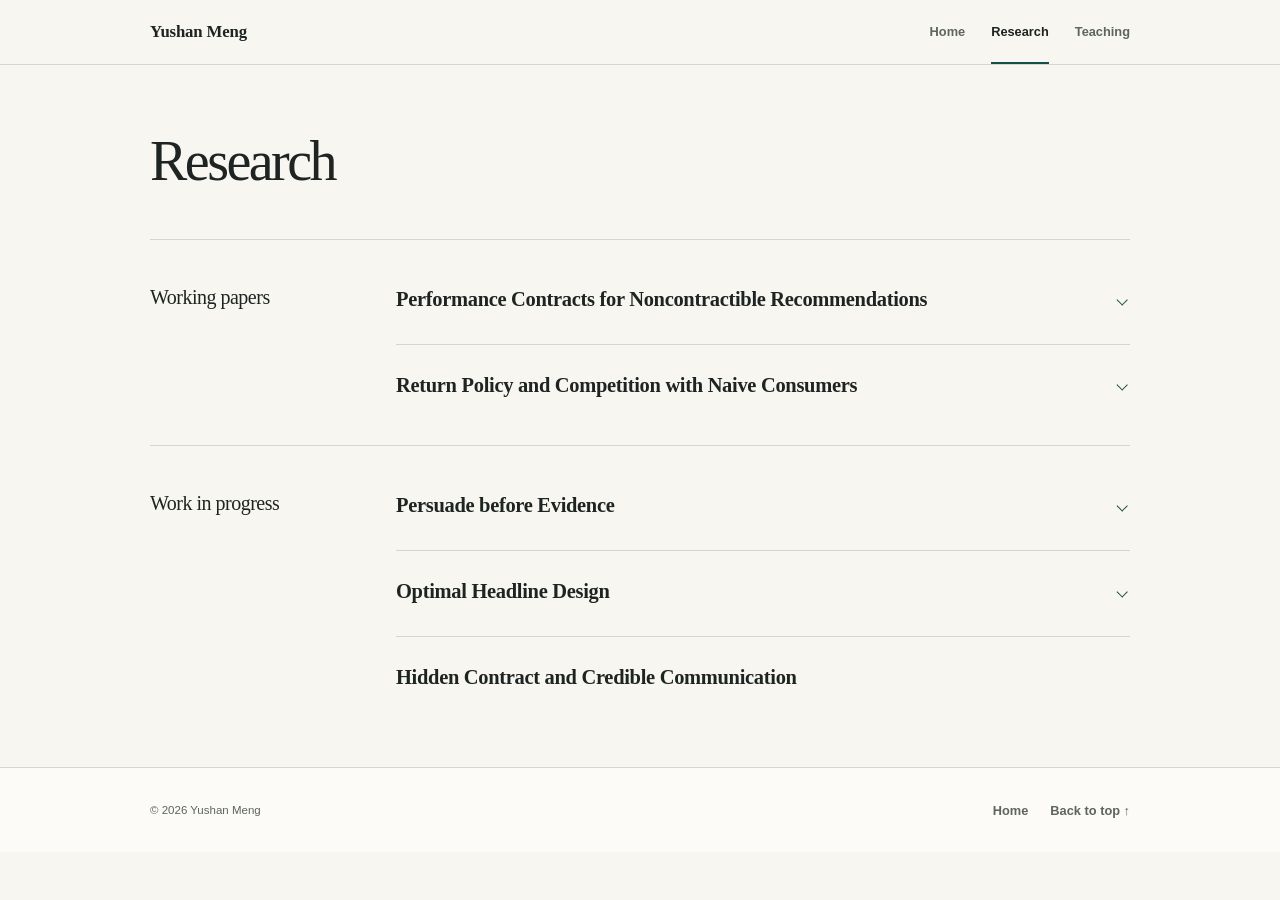
==== research.html @ 921c874f "Add collapsible research project details" ====
<!doctype html>
<html lang="en">
  <head>
    <meta charset="utf-8" />
    <meta name="viewport" content="width=device-width, initial-scale=1" />
    <meta
      name="description"
      content="Working papers and research projects by Yushan Meng."
    />
    <meta name="theme-color" content="#f8f6f1" />
    <link rel="canonical" href="https://yushanmeng.github.io/research.html" />
    <title>Research | Yushan Meng</title>
    <link rel="icon" href="assets/favicon.svg" type="image/svg+xml" />
    <link rel="stylesheet" href="styles.css?v=20261026-2" />
  </head>
  <body>
    <a class="skip-link" href="#main-content">Skip to content</a>

    <header class="site-header">
      <div class="shell header-inner">
        <a class="wordmark" href="index.html" aria-label="Yushan Meng, home">
          Yushan Meng
        </a>

        <nav class="site-nav" aria-label="Primary navigation">
          <a href="index.html">Home</a>
          <a class="active" href="research.html" aria-current="page">Research</a>
          <a href="teaching.html">Teaching</a>
        </nav>
      </div>
    </header>

    <main id="main-content" class="shell">
      <header class="page-intro">
        <h1>Research</h1>
      </header>

      <section class="research-section" aria-labelledby="working-paper-heading">
        <div class="section-label">
          <h2 id="working-paper-heading">Working papers</h2>
        </div>
        <div class="research-list">
          <details class="research-item research-disclosure">
            <summary class="paper-heading-row">
              <h3>
                <a
                  href="https://drive.google.com/file/d/1t8I0Aw5IlfiXpZcfhOZvRgl4CzvBjS3E/view?usp=share_link"
                  rel="external noopener"
                >Performance Contracts for Noncontractible Recommendations</a>
              </h3>
            </summary>
            <p class="paper-meta">
              with <a href="https://jiaweizhang1.com/" rel="external noopener">Jia Wei Zhang</a>
            </p>
            <p class="paper-summary">
              How should a seller pay a recommender when sales are verifiable but the
              recommendation is noncontractible, and what can the contract guarantee
              when advice costs are private? We show that at most two publicly observed
              contracts conditional on sales yield the seller's highest payoff in some
              equilibrium. A behavior contract combines low cost promotion with high
              cost recommendation for credibility, while a truthful contract carries
              any remaining truthful service. Direct commitment avoids the resulting
              information and message rents, so its value is weakly higher. With state
              independent message costs, delegation attains the commitment value in
              equilibrium, but pooling limits its guarantee to no communication.
              Profitable campaigns require a mix of consumers who can be influenced by
              recommendations and those who provide stable demand, while uniform pricing
              extends their effects to consumers who never see the recommendation.
            </p>
            <p class="paper-keywords">
              performance contracts · limited commitment · strategic communication · recommendations · uniform pricing
            </p>
          </details>

          <details class="research-item research-disclosure">
            <summary class="paper-heading-row">
              <h3>
                <a
                  href="https://drive.google.com/file/d/1Tzufn-Ybz1hatm-T7c4R4mDlIRQjpJe-/view?usp=share_link"
                  rel="external noopener"
                >Return Policy and Competition with Naive Consumers</a>
              </h3>
            </summary>
            <p class="paper-summary">
              We study how a mandatory return policy affects prices and quality when
              some consumers mistake inferior products for superior ones. Under
              monopoly, this policy raises welfare only when it induces a switch from
              inferior to superior quality. If quality remains inferior, realized
              returns destroy surplus. Under duopoly, introducing the return policy
              strictly raises the probability of superior quality and lowers each
              seller’s equilibrium profit. Returns also make the net revenue from an
              inferior product hump-shaped, so the equilibrium price supports either
              meet at a quality cutoff or are separated by a gap. Better quality does
              not always raise welfare because realized returns consume resources. With
              N sellers, competition benefits sophisticated consumers but can ultimately
              leave naive consumers purchasing inferior products.
            </p>
          </details>
        </div>
      </section>

      <!-- FUTURE JOB MARKET PAPER
      Uncomment this section when the job market paper is ready.
      <section class="research-section" aria-labelledby="job-market-heading">
        <div class="section-label">
          <h2 id="job-market-heading">Job market paper</h2>
        </div>
        <article class="research-item research-item-full research-item-reserved">
          <div class="paper-heading-row">
            <h3>Details forthcoming</h3>
            <span class="paper-status">Future</span>
          </div>
          <p class="paper-summary">
            This section is reserved for the future job market paper and its abstract,
            draft, and presentation materials.
          </p>
        </article>
      </section>
      -->

      <section class="research-section" aria-labelledby="work-in-progress-heading">
        <div class="section-label">
          <h2 id="work-in-progress-heading">Work in progress</h2>
        </div>
        <div class="research-list">
          <details class="research-item research-disclosure">
            <summary class="paper-heading-row">
              <h3>Persuade before Evidence</h3>
            </summary>
            <p class="paper-meta">
              with <a href="https://mdai-econ.com/" rel="external noopener">Mingzhao Dai</a>
              and <a href="https://jiaweizhang1.com/" rel="external noopener">Jia Wei Zhang</a>
            </p>
            <p class="paper-summary">
              We study how media power affects costly evidence acquisition in a
              disclosure game with competing senders. Public persuasion changes both
              receiver beliefs and incentives to produce hard evidence. Asymmetric
              media access lets an advantaged sender avoid acquisition, while symmetric
              access can reveal information at low costs but suppress evidence
              production when costs are high.
            </p>
          </details>

          <details class="research-item research-disclosure">
            <summary class="paper-heading-row">
              <h3>Optimal Headline Design</h3>
            </summary>
            <p class="paper-meta">
              with <a href="https://scholar.google.com/citations?user=0KGZBz8AAAAJ&amp;hl=de" rel="external noopener">Susanne Goldlücke</a>
              and <a href="https://federicoinnocenti.com/" rel="external noopener">Federico Innocenti</a>
            </p>
          </details>

          <article class="research-item">
            <div class="paper-heading-row">
              <h3>Hidden Contract and Credible Communication</h3>
            </div>
          </article>
        </div>
      </section>
    </main>

    <footer class="site-footer">
      <div class="shell footer-inner">
        <p>© <span id="year">2026</span> Yushan Meng</p>
        <div class="footer-links">
          <a href="index.html">Home</a>
          <a href="#main-content">Back to top ↑</a>
        </div>
      </div>
    </footer>

    <script>
      document.getElementById("year").textContent = new Date().getFullYear();
    </script>
  </body>
</html>
---- styles.css ----
:root {
  --ink: #1d2421;
  --ink-soft: #5c6560;
  --paper: #f8f6f1;
  --paper-clear: #fcfbf8;
  --line: #d8d5cd;
  --accent: #174e45;
  --accent-soft: #e3ece8;
  --serif: Georgia, "Times New Roman", Times, serif;
  --sans: Inter, ui-sans-serif, -apple-system, BlinkMacSystemFont, "Segoe UI", sans-serif;
  --shell: min(980px, calc(100% - 44px));
}

* {
  box-sizing: border-box;
}

html {
  scroll-behavior: smooth;
}

body {
  margin: 0;
  color: var(--ink);
  background: var(--paper);
  font-family: var(--sans);
  font-size: 16px;
  line-height: 1.65;
  -webkit-font-smoothing: antialiased;
}

a {
  color: inherit;
  text-decoration-color: color-mix(in srgb, var(--accent) 55%, transparent);
  text-underline-offset: 4px;
}

a:hover,
a:focus-visible {
  color: var(--accent);
  text-decoration-color: currentColor;
}

.shell {
  width: var(--shell);
  margin-inline: auto;
}

.skip-link {
  position: fixed;
  z-index: 20;
  top: 12px;
  left: 12px;
  padding: 7px 12px;
  color: white;
  background: var(--accent);
  transform: translateY(-160%);
}

.skip-link:focus {
  transform: translateY(0);
}

.site-header {
  position: sticky;
  z-index: 10;
  top: 0;
  border-bottom: 1px solid var(--line);
  background: var(--paper);
  background: color-mix(in srgb, var(--paper) 94%, transparent);
  -webkit-backdrop-filter: blur(12px);
  backdrop-filter: blur(12px);
}

.header-inner,
.footer-inner {
  display: flex;
  align-items: center;
  justify-content: space-between;
}

.header-inner {
  min-height: 64px;
}

.wordmark {
  font-family: var(--serif);
  font-size: 1.05rem;
  font-weight: 700;
  letter-spacing: -0.01em;
  text-decoration: none;
}

.site-nav,
.footer-links,
.profile-links,
.paper-links {
  display: flex;
  align-items: center;
  flex-wrap: wrap;
}

.site-nav {
  gap: 26px;
}

.site-nav a,
.footer-links a {
  color: var(--ink-soft);
  font-size: 0.8rem;
  font-weight: 650;
  text-decoration: none;
}

.site-nav a {
  padding-block: 21px 19px;
  border-bottom: 2px solid transparent;
}

.site-nav a.active {
  border-bottom-color: var(--accent);
  color: var(--ink);
}

.profile {
  display: grid;
  grid-template-columns: 180px minmax(0, 1fr);
  gap: clamp(42px, 6vw, 64px);
  align-items: center;
  padding-block: 64px 60px;
}

.profile-copy {
  grid-column: 2;
  grid-row: 1;
}

.eyebrow {
  margin: 0 0 14px;
  color: var(--accent);
  font-size: 0.68rem;
  font-weight: 800;
  letter-spacing: 0.15em;
  line-height: 1.35;
  text-transform: uppercase;
}

.profile h1,
.page-intro h1 {
  margin: 0;
  font-family: var(--serif);
  font-weight: 400;
  letter-spacing: -0.045em;
  line-height: 1;
}

.profile h1 {
  font-size: clamp(2.2rem, 3.5vw, 2.75rem);
}

.affiliation {
  margin: 22px 0 0;
  color: var(--ink-soft);
  font-size: 0.9rem;
  line-height: 1.55;
}

.affiliation a {
  text-decoration: none;
}

.profile-intro {
  max-width: 590px;
  margin: 24px 0 0;
  color: var(--ink-soft);
  font-size: 0.98rem;
  line-height: 1.75;
}

.profile-links {
  gap: 0;
  margin-top: 25px;
}

.profile-links a {
  color: var(--accent);
  font-size: 0.78rem;
  font-weight: 700;
}

.profile-links a + a::before {
  display: inline-block;
  margin-inline: 10px;
  color: var(--line);
  content: "·";
}

.profile-photo {
  display: block;
  grid-column: 1;
  grid-row: 1;
  width: 180px;
  aspect-ratio: 4 / 5;
  overflow: hidden;
  justify-self: start;
  border: 1px solid var(--line);
}

.profile-photo img {
  display: block;
  width: 100%;
  height: 100%;
  object-fit: cover;
  object-position: center 36%;
  transform: scale(1.12);
  transform-origin: center 36%;
}

.home-section {
  padding-block: 58px 72px;
  border-top: 1px solid var(--line);
}

.home-research-group + .home-research-group {
  margin-top: 48px;
}

.section-title-row {
  display: flex;
  align-items: flex-end;
  justify-content: space-between;
  gap: 32px;
  margin-bottom: 30px;
}

.section-title-row h2,
.section-label h2 {
  margin: 0;
  font-family: var(--serif);
  font-weight: 400;
  letter-spacing: -0.025em;
  line-height: 1.15;
}

.section-title-row h2 {
  font-size: 1.8rem;
}

.section-heading-link {
  color: var(--accent);
}

.section-title-row--standalone {
  margin-bottom: 0;
}

.research-list {
  border-top: 1px solid var(--line);
}

.research-item {
  padding-block: 27px 30px;
  border-bottom: 1px solid var(--line);
}

.paper-heading-row {
  display: flex;
  align-items: baseline;
  justify-content: space-between;
  gap: 30px;
}

.research-disclosure > summary {
  cursor: pointer;
  list-style: none;
}

.research-disclosure > summary::-webkit-details-marker {
  display: none;
}

.research-disclosure > summary::marker {
  content: "";
}

.research-disclosure > summary::after {
  width: 0.46rem;
  height: 0.46rem;
  flex: none;
  align-self: center;
  margin-right: 0.2rem;
  border-right: 1.5px solid var(--accent);
  border-bottom: 1.5px solid var(--accent);
  content: "";
  transform: rotate(45deg);
  transition: transform 160ms ease;
}

.research-disclosure[open] > summary::after {
  transform: rotate(225deg);
}

.research-item h3 {
  margin: 0;
  font-family: var(--serif);
  font-size: 1.28rem;
  font-weight: 600;
  letter-spacing: -0.015em;
  line-height: 1.35;
}

.research-item h3 a {
  text-decoration: none;
}

.paper-status {
  flex: none;
  color: var(--accent);
  font-size: 0.64rem;
  font-weight: 800;
  letter-spacing: 0.08em;
  text-transform: uppercase;
}

.paper-meta,
.paper-summary,
.paper-keywords {
  max-width: 760px;
  color: var(--ink-soft);
}

.paper-meta {
  margin: 7px 0 0;
  font-size: 0.78rem;
}

.paper-meta a {
  color: var(--ink-soft);
}

.paper-summary {
  margin: 16px 0 0;
  font-size: 0.9rem;
  line-height: 1.7;
}

.paper-keywords {
  margin: 14px 0 0;
  font-size: 0.73rem;
  font-style: italic;
}

.paper-links {
  gap: 17px;
  margin-top: 17px;
}

.paper-links a {
  color: var(--accent);
  font-size: 0.7rem;
  font-weight: 800;
  letter-spacing: 0.05em;
  text-transform: uppercase;
}

.research-item-reserved {
  margin-top: 1px;
  padding-inline: 20px;
  border-left: 2px solid var(--accent);
  background: linear-gradient(90deg, var(--accent-soft), transparent 68%);
}

.page-intro {
  padding-block: 68px 50px;
}

.page-intro h1 {
  font-size: clamp(2.7rem, 5vw, 3.5rem);
}

.page-intro > p:last-child {
  max-width: 570px;
  margin: 20px 0 0;
  color: var(--ink-soft);
  font-family: var(--serif);
  font-size: 1.08rem;
}

.research-section {
  display: grid;
  grid-template-columns: 170px minmax(0, 1fr);
  gap: clamp(44px, 7vw, 76px);
  padding-block: 46px;
  border-top: 1px solid var(--line);
}

.research-section:last-of-type {
  padding-bottom: 76px;
}

.teaching-section {
  display: grid;
  grid-template-columns: 170px minmax(0, 1fr);
  gap: clamp(44px, 7vw, 76px);
  padding-block: 46px 76px;
  border-top: 1px solid var(--line);
}

.course-list {
  min-width: 0;
}

.course-item {
  padding-block: 27px 30px;
  border-bottom: 1px solid var(--line);
}

.course-item:first-child {
  padding-top: 0;
}

.course-item:last-child {
  padding-bottom: 0;
  border-bottom: 0;
}

.course-heading-row {
  display: flex;
  align-items: flex-start;
  justify-content: space-between;
  gap: 36px;
}

.course-role,
.course-term,
.course-details {
  margin: 0;
}

.course-role {
  margin-bottom: 4px;
  color: var(--accent);
  font-size: 0.64rem;
  font-weight: 800;
  letter-spacing: 0.08em;
  text-transform: uppercase;
}

.course-item h3 {
  margin: 0;
  font-family: var(--serif);
  font-size: 1.28rem;
  font-weight: 600;
  letter-spacing: -0.015em;
  line-height: 1.35;
}

.course-item h3 span {
  color: var(--ink-soft);
  font-weight: 400;
}

.course-term {
  flex: none;
  padding-top: 20px;
  color: var(--ink-soft);
  font-size: 0.78rem;
  font-weight: 650;
  white-space: nowrap;
}

.course-details {
  margin-top: 10px;
  color: var(--ink-soft);
  font-size: 0.82rem;
}

.research-section .research-list {
  border-top: 0;
}

.research-section .research-item:first-child {
  padding-top: 0;
}

.research-section .research-item:last-child {
  padding-bottom: 0;
  border-bottom: 0;
}

.section-label h2 {
  font-size: 1.25rem;
}

.research-item-full {
  padding-top: 0;
  border-bottom: 0;
}

.research-item-full.research-item-reserved {
  margin-top: 0;
  padding-block: 22px;
}

.site-footer {
  border-top: 1px solid var(--line);
  background: var(--paper-clear);
}

.footer-inner {
  min-height: 84px;
}

.footer-inner p {
  margin: 0;
  color: var(--ink-soft);
  font-size: 0.72rem;
}

.footer-links {
  gap: 22px;
}

*:focus-visible {
  outline: 2px solid var(--accent);
  outline-offset: 4px;
}

@media (max-width: 680px) {
  :root {
    --shell: calc(100% - 32px);
  }

  .header-inner {
    min-height: 58px;
  }

  .site-nav {
    gap: 18px;
  }

  .site-nav a {
    padding-block: 18px 16px;
  }

  .profile {
    grid-template-columns: 1fr;
    gap: 30px;
    padding-block: 48px 52px;
  }

  .profile-photo {
    grid-row: 1;
    grid-column: 1;
    width: min(42vw, 150px);
    justify-self: start;
  }

  .profile-copy {
    grid-column: 1;
    grid-row: 2;
  }

  .profile h1 {
    font-size: clamp(2.25rem, 10vw, 2.625rem);
  }

  .section-title-row {
    align-items: flex-start;
  }

  .paper-heading-row {
    align-items: flex-start;
    flex-direction: column;
    gap: 7px;
  }

  .research-disclosure > summary.paper-heading-row {
    flex-direction: row;
    gap: 16px;
  }

  .research-section {
    grid-template-columns: 1fr;
    gap: 25px;
    padding-block: 38px;
  }

  .teaching-section {
    grid-template-columns: 1fr;
    gap: 25px;
    padding-block: 38px 58px;
  }

  .course-heading-row {
    flex-direction: column;
    gap: 8px;
  }

  .course-term {
    padding-top: 0;
    white-space: normal;
  }

  .research-section:last-of-type {
    padding-bottom: 58px;
  }

  .footer-inner {
    align-items: flex-start;
    flex-direction: column;
    justify-content: center;
    gap: 9px;
    padding-block: 20px;
  }
}

@media (max-width: 430px) {
  .wordmark {
    font-size: 0.95rem;
  }

  .site-nav {
    gap: 12px;
  }

  .site-nav a {
    font-size: 0.7rem;
  }

  .profile-links {
    align-items: flex-start;
    flex-direction: column;
    gap: 7px;
  }

  .profile-links a + a::before {
    display: none;
  }

  .section-title-row {
    flex-direction: column;
    gap: 13px;
  }
}

@media (max-width: 360px) {
  .wordmark {
    font-size: 0.82rem;
  }

  .site-nav {
    gap: 9px;
  }

  .site-nav a {
    font-size: 0.66rem;
  }
}

@media (prefers-reduced-motion: reduce) {
  html {
    scroll-behavior: auto;
  }

  *,
  *::before,
  *::after {
    scroll-behavior: auto !important;
    transition-duration: 0.01ms !important;
  }
}
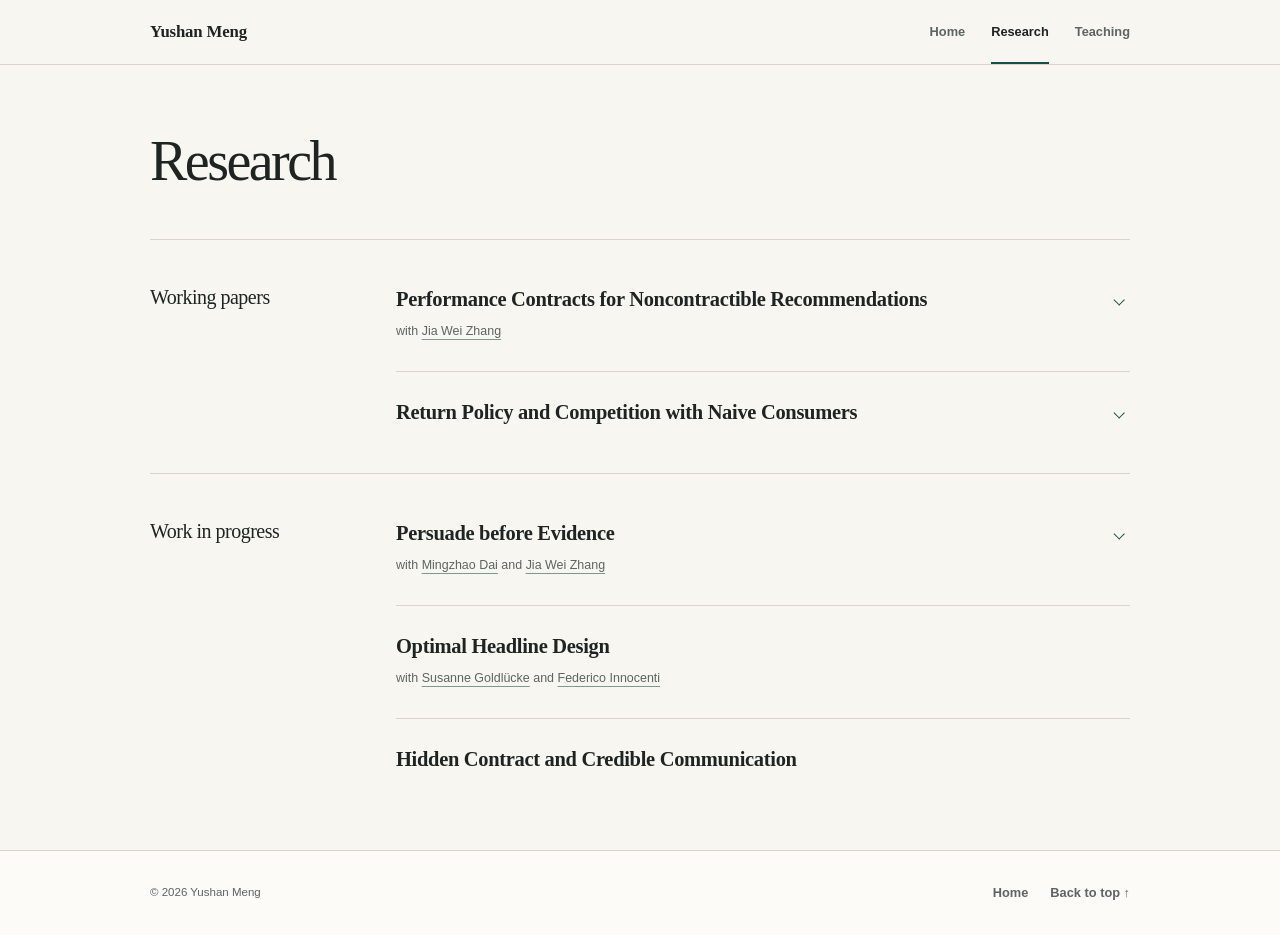
==== commit 4cae8685: "Keep research coauthors visible" ====
--- a/research.html
+++ b/research.html
@@ -11,7 +11,7 @@
     <link rel="canonical" href="https://yushanmeng.github.io/research.html" />
     <title>Research | Yushan Meng</title>
     <link rel="icon" href="assets/favicon.svg" type="image/svg+xml" />
-    <link rel="stylesheet" href="styles.css?v=20261026-2" />
+    <link rel="stylesheet" href="styles.css?v=20261026-3" />
   </head>
   <body>
     <a class="skip-link" href="#main-content">Skip to content</a>
@@ -40,62 +40,82 @@
           <h2 id="working-paper-heading">Working papers</h2>
         </div>
         <div class="research-list">
-          <details class="research-item research-disclosure">
-            <summary class="paper-heading-row">
+          <article class="research-item">
+            <div class="paper-heading-row paper-heading-row--toggle">
               <h3>
                 <a
                   href="https://drive.google.com/file/d/1t8I0Aw5IlfiXpZcfhOZvRgl4CzvBjS3E/view?usp=share_link"
                   rel="external noopener"
                 >Performance Contracts for Noncontractible Recommendations</a>
               </h3>
-            </summary>
+              <button
+                class="research-toggle"
+                type="button"
+                aria-expanded="false"
+                aria-controls="performance-contracts-details"
+                aria-label="Show details for Performance Contracts for Noncontractible Recommendations"
+                hidden
+              ></button>
+            </div>
             <p class="paper-meta">
               with <a href="https://jiaweizhang1.com/" rel="external noopener">Jia Wei Zhang</a>
             </p>
-            <p class="paper-summary">
-              How should a seller pay a recommender when sales are verifiable but the
-              recommendation is noncontractible, and what can the contract guarantee
-              when advice costs are private? We show that at most two publicly observed
-              contracts conditional on sales yield the seller's highest payoff in some
-              equilibrium. A behavior contract combines low cost promotion with high
-              cost recommendation for credibility, while a truthful contract carries
-              any remaining truthful service. Direct commitment avoids the resulting
-              information and message rents, so its value is weakly higher. With state
-              independent message costs, delegation attains the commitment value in
-              equilibrium, but pooling limits its guarantee to no communication.
-              Profitable campaigns require a mix of consumers who can be influenced by
-              recommendations and those who provide stable demand, while uniform pricing
-              extends their effects to consumers who never see the recommendation.
-            </p>
-            <p class="paper-keywords">
-              performance contracts · limited commitment · strategic communication · recommendations · uniform pricing
-            </p>
-          </details>
-
-          <details class="research-item research-disclosure">
-            <summary class="paper-heading-row">
+            <div id="performance-contracts-details" class="paper-details">
+              <p class="paper-summary">
+                How should a seller pay a recommender when sales are verifiable but the
+                recommendation is noncontractible, and what can the contract guarantee
+                when advice costs are private? We show that at most two publicly observed
+                contracts conditional on sales yield the seller's highest payoff in some
+                equilibrium. A behavior contract combines low cost promotion with high
+                cost recommendation for credibility, while a truthful contract carries
+                any remaining truthful service. Direct commitment avoids the resulting
+                information and message rents, so its value is weakly higher. With state
+                independent message costs, delegation attains the commitment value in
+                equilibrium, but pooling limits its guarantee to no communication.
+                Profitable campaigns require a mix of consumers who can be influenced by
+                recommendations and those who provide stable demand, while uniform pricing
+                extends their effects to consumers who never see the recommendation.
+              </p>
+              <p class="paper-keywords">
+                performance contracts · limited commitment · strategic communication · recommendations · uniform pricing
+              </p>
+            </div>
+          </article>
+
+          <article class="research-item">
+            <div class="paper-heading-row paper-heading-row--toggle">
               <h3>
                 <a
                   href="https://drive.google.com/file/d/1Tzufn-Ybz1hatm-T7c4R4mDlIRQjpJe-/view?usp=share_link"
                   rel="external noopener"
                 >Return Policy and Competition with Naive Consumers</a>
               </h3>
-            </summary>
-            <p class="paper-summary">
-              We study how a mandatory return policy affects prices and quality when
-              some consumers mistake inferior products for superior ones. Under
-              monopoly, this policy raises welfare only when it induces a switch from
-              inferior to superior quality. If quality remains inferior, realized
-              returns destroy surplus. Under duopoly, introducing the return policy
-              strictly raises the probability of superior quality and lowers each
-              seller’s equilibrium profit. Returns also make the net revenue from an
-              inferior product hump-shaped, so the equilibrium price supports either
-              meet at a quality cutoff or are separated by a gap. Better quality does
-              not always raise welfare because realized returns consume resources. With
-              N sellers, competition benefits sophisticated consumers but can ultimately
-              leave naive consumers purchasing inferior products.
-            </p>
-          </details>
+              <button
+                class="research-toggle"
+                type="button"
+                aria-expanded="false"
+                aria-controls="return-policy-details"
+                aria-label="Show details for Return Policy and Competition with Naive Consumers"
+                hidden
+              ></button>
+            </div>
+            <div id="return-policy-details" class="paper-details">
+              <p class="paper-summary">
+                We study how a mandatory return policy affects prices and quality when
+                some consumers mistake inferior products for superior ones. Under
+                monopoly, this policy raises welfare only when it induces a switch from
+                inferior to superior quality. If quality remains inferior, realized
+                returns destroy surplus. Under duopoly, introducing the return policy
+                strictly raises the probability of superior quality and lowers each
+                seller’s equilibrium profit. Returns also make the net revenue from an
+                inferior product hump-shaped, so the equilibrium price supports either
+                meet at a quality cutoff or are separated by a gap. Better quality does
+                not always raise welfare because realized returns consume resources. With
+                N sellers, competition benefits sophisticated consumers but can ultimately
+                leave naive consumers purchasing inferior products.
+              </p>
+            </div>
+          </article>
         </div>
       </section>
 
@@ -123,33 +143,43 @@
           <h2 id="work-in-progress-heading">Work in progress</h2>
         </div>
         <div class="research-list">
-          <details class="research-item research-disclosure">
-            <summary class="paper-heading-row">
+          <article class="research-item">
+            <div class="paper-heading-row paper-heading-row--toggle">
               <h3>Persuade before Evidence</h3>
-            </summary>
+              <button
+                class="research-toggle"
+                type="button"
+                aria-expanded="false"
+                aria-controls="persuade-before-evidence-details"
+                aria-label="Show details for Persuade before Evidence"
+                hidden
+              ></button>
+            </div>
             <p class="paper-meta">
               with <a href="https://mdai-econ.com/" rel="external noopener">Mingzhao Dai</a>
               and <a href="https://jiaweizhang1.com/" rel="external noopener">Jia Wei Zhang</a>
             </p>
-            <p class="paper-summary">
-              We study how media power affects costly evidence acquisition in a
-              disclosure game with competing senders. Public persuasion changes both
-              receiver beliefs and incentives to produce hard evidence. Asymmetric
-              media access lets an advantaged sender avoid acquisition, while symmetric
-              access can reveal information at low costs but suppress evidence
-              production when costs are high.
-            </p>
-          </details>
-
-          <details class="research-item research-disclosure">
-            <summary class="paper-heading-row">
+            <div id="persuade-before-evidence-details" class="paper-details">
+              <p class="paper-summary">
+                We study how media power affects costly evidence acquisition in a
+                disclosure game with competing senders. Public persuasion changes both
+                receiver beliefs and incentives to produce hard evidence. Asymmetric
+                media access lets an advantaged sender avoid acquisition, while symmetric
+                access can reveal information at low costs but suppress evidence
+                production when costs are high.
+              </p>
+            </div>
+          </article>
+
+          <article class="research-item">
+            <div class="paper-heading-row">
               <h3>Optimal Headline Design</h3>
-            </summary>
+            </div>
             <p class="paper-meta">
               with <a href="https://scholar.google.com/citations?user=0KGZBz8AAAAJ&amp;hl=de" rel="external noopener">Susanne Goldlücke</a>
               and <a href="https://federicoinnocenti.com/" rel="external noopener">Federico Innocenti</a>
             </p>
-          </details>
+          </article>
 
           <article class="research-item">
             <div class="paper-heading-row">
@@ -172,6 +202,23 @@
 
     <script>
       document.getElementById("year").textContent = new Date().getFullYear();
+
+      document.querySelectorAll(".research-toggle").forEach((toggle) => {
+        const panel = document.getElementById(toggle.getAttribute("aria-controls"));
+        const title = toggle.closest(".research-item").querySelector("h3").textContent.trim();
+
+        if (!panel) return;
+
+        panel.hidden = true;
+        toggle.hidden = false;
+
+        toggle.addEventListener("click", () => {
+          const expanded = toggle.getAttribute("aria-expanded") !== "true";
+          toggle.setAttribute("aria-expanded", String(expanded));
+          toggle.setAttribute("aria-label", `${expanded ? "Hide" : "Show"} details for ${title}`);
+          panel.hidden = !expanded;
+        });
+      });
     </script>
   </body>
 </html>
--- a/styles.css
+++ b/styles.css
@@ -270,33 +270,41 @@
   gap: 30px;
 }
 
-.research-disclosure > summary {
+.research-toggle {
+  width: 2rem;
+  height: 2rem;
+  display: grid;
+  flex: none;
+  place-items: center;
+  align-self: center;
+  margin: -0.3rem -0.35rem -0.3rem 0;
+  padding: 0;
+  border: 0;
+  border-radius: 50%;
+  color: var(--accent);
+  background: transparent;
   cursor: pointer;
-  list-style: none;
-}
-
-.research-disclosure > summary::-webkit-details-marker {
+}
+
+.research-toggle[hidden] {
   display: none;
 }
 
-.research-disclosure > summary::marker {
-  content: "";
-}
-
-.research-disclosure > summary::after {
+.research-toggle:hover {
+  background: var(--accent-soft);
+}
+
+.research-toggle::after {
   width: 0.46rem;
   height: 0.46rem;
-  flex: none;
-  align-self: center;
-  margin-right: 0.2rem;
-  border-right: 1.5px solid var(--accent);
-  border-bottom: 1.5px solid var(--accent);
+  border-right: 1.5px solid currentColor;
+  border-bottom: 1.5px solid currentColor;
   content: "";
   transform: rotate(45deg);
   transition: transform 160ms ease;
 }
 
-.research-disclosure[open] > summary::after {
+.research-toggle[aria-expanded="true"]::after {
   transform: rotate(225deg);
 }
 
@@ -575,7 +583,7 @@
     gap: 7px;
   }
 
-  .research-disclosure > summary.paper-heading-row {
+  .paper-heading-row--toggle {
     flex-direction: row;
     gap: 16px;
   }
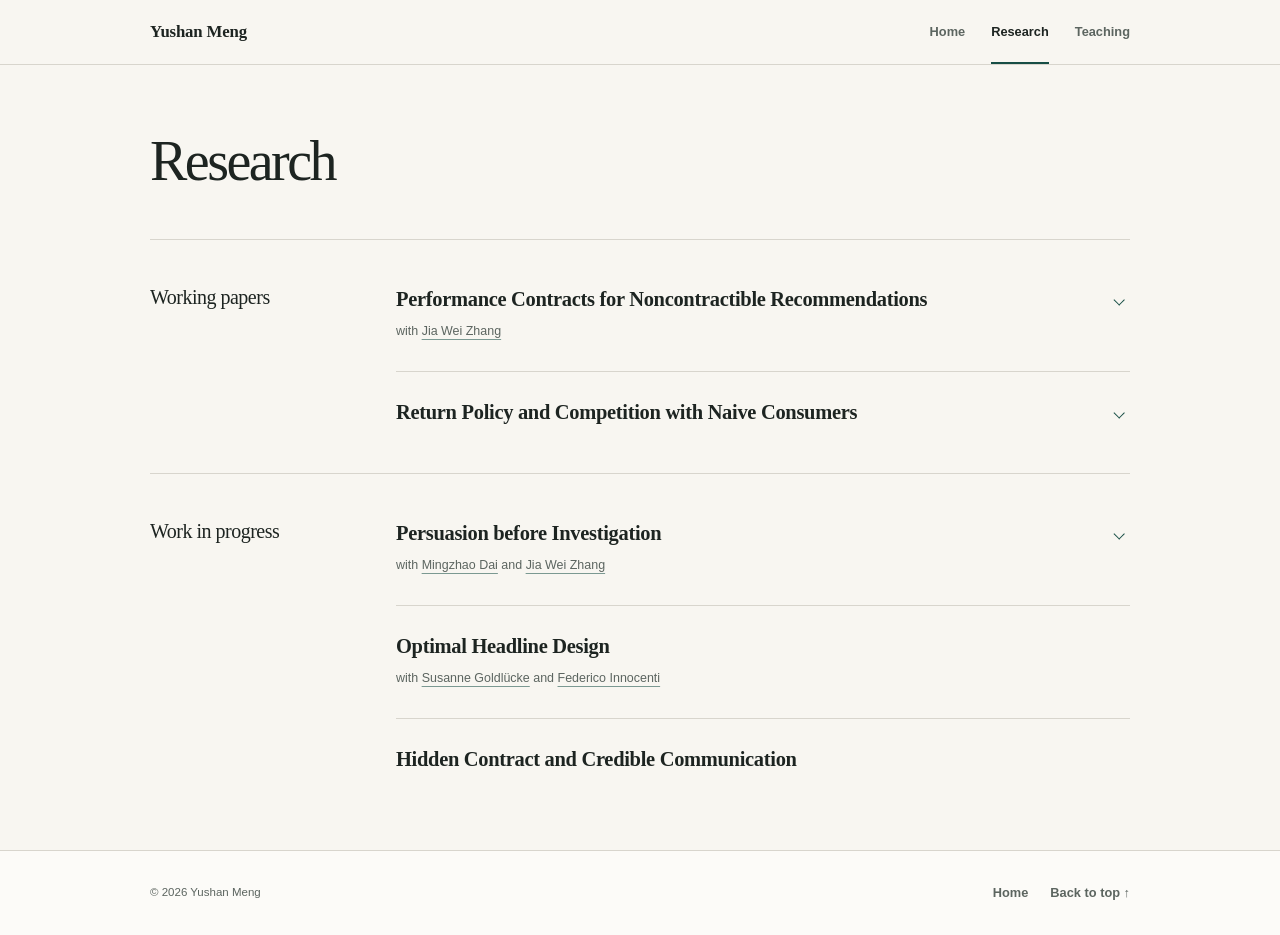
==== commit 43368817: "Rename work in progress to Persuasion before Investigation" ====
--- a/research.html
+++ b/research.html
@@ -145,13 +145,13 @@
         <div class="research-list">
           <article class="research-item">
             <div class="paper-heading-row paper-heading-row--toggle">
-              <h3>Persuade before Evidence</h3>
+              <h3>Persuasion before Investigation</h3>
               <button
                 class="research-toggle"
                 type="button"
                 aria-expanded="false"
                 aria-controls="persuade-before-evidence-details"
-                aria-label="Show details for Persuade before Evidence"
+                aria-label="Show details for Persuasion before Investigation"
                 hidden
               ></button>
             </div>
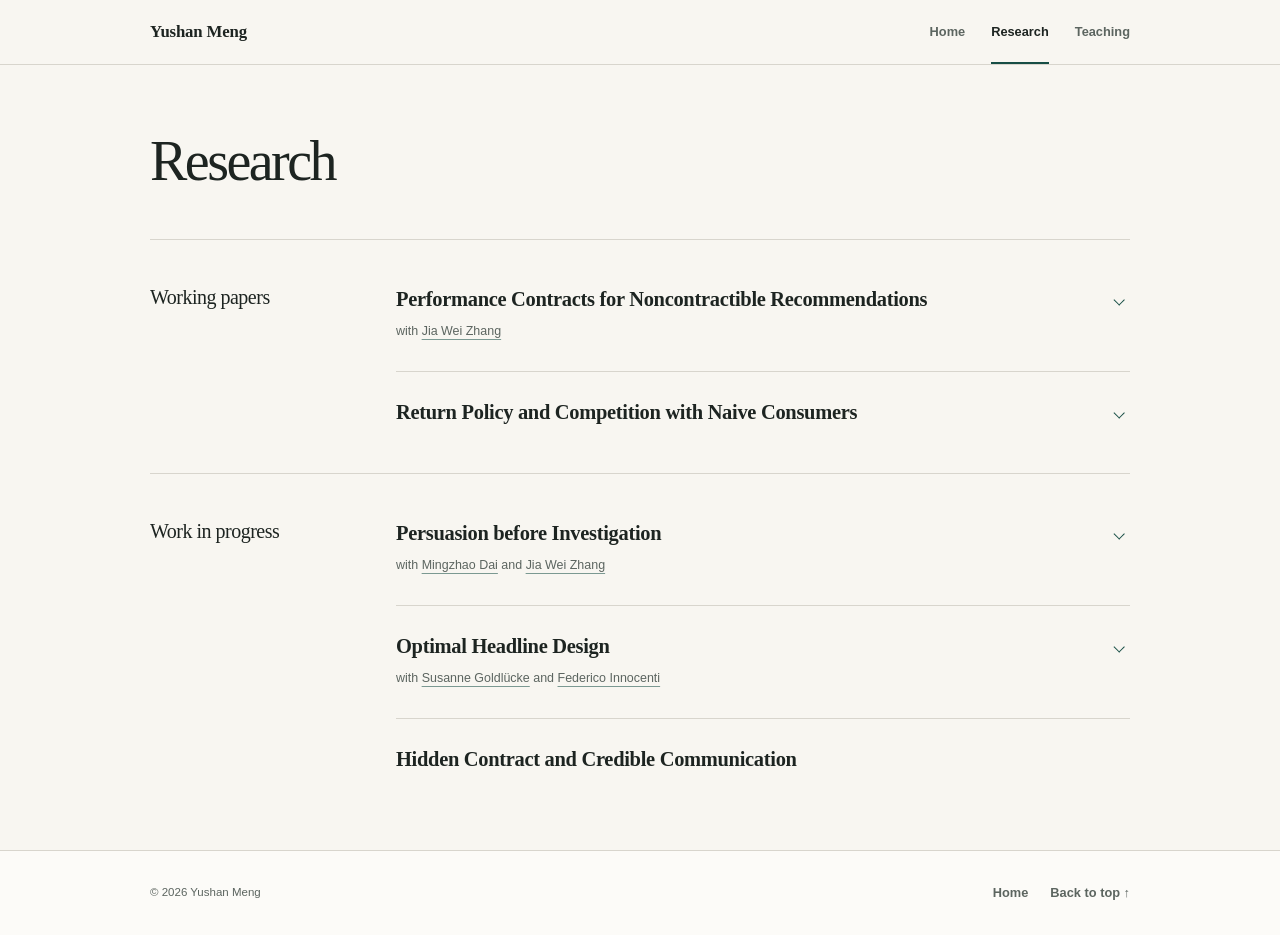
==== commit 920c05ad: "Add Optimal Headline Design abstract" ====
--- a/research.html
+++ b/research.html
@@ -172,13 +172,41 @@
           </article>
 
           <article class="research-item">
-            <div class="paper-heading-row">
+            <div class="paper-heading-row paper-heading-row--toggle">
               <h3>Optimal Headline Design</h3>
+              <button
+                class="research-toggle"
+                type="button"
+                aria-expanded="false"
+                aria-controls="optimal-headline-design-details"
+                aria-label="Show details for Optimal Headline Design"
+                hidden
+              ></button>
             </div>
             <p class="paper-meta">
               with <a href="https://scholar.google.com/citations?user=0KGZBz8AAAAJ&amp;hl=de" rel="external noopener">Susanne Goldlücke</a>
               and <a href="https://federicoinnocenti.com/" rel="external noopener">Federico Innocenti</a>
             </p>
+            <div id="optimal-headline-design-details" class="paper-details">
+              <p class="paper-summary">
+                We study the Bayesian persuasion problem of a sender, such as a news
+                outlet, who seeks both to attract the receiver's attention and to
+                persuade her. The sender commits to an article, which is an experiment
+                about the state, and a headline, which is a garbling of the article.
+                The receiver observes the headline for free and can read the article
+                at a cost. This is equivalent to the sender randomizing over experiments
+                and the receiver paying to learn which one generated its realization.
+                If the sender cares only about attention, the article is fully
+                revealing, and the headline gives away as little as possible. If he
+                cares only about persuasion, the article is redundant. When both
+                motives are present, they conflict only if the information required
+                for persuasion is not worth reading. With two states, as clicks
+                become more valuable, the sender adds truth to the article and makes
+                the headline less informative, trading persuasion for clicks. The
+                receiver is better off facing a sender who cares only about persuasion
+                if the sender knows the reading cost, but not necessarily otherwise.
+              </p>
+            </div>
           </article>
 
           <article class="research-item">
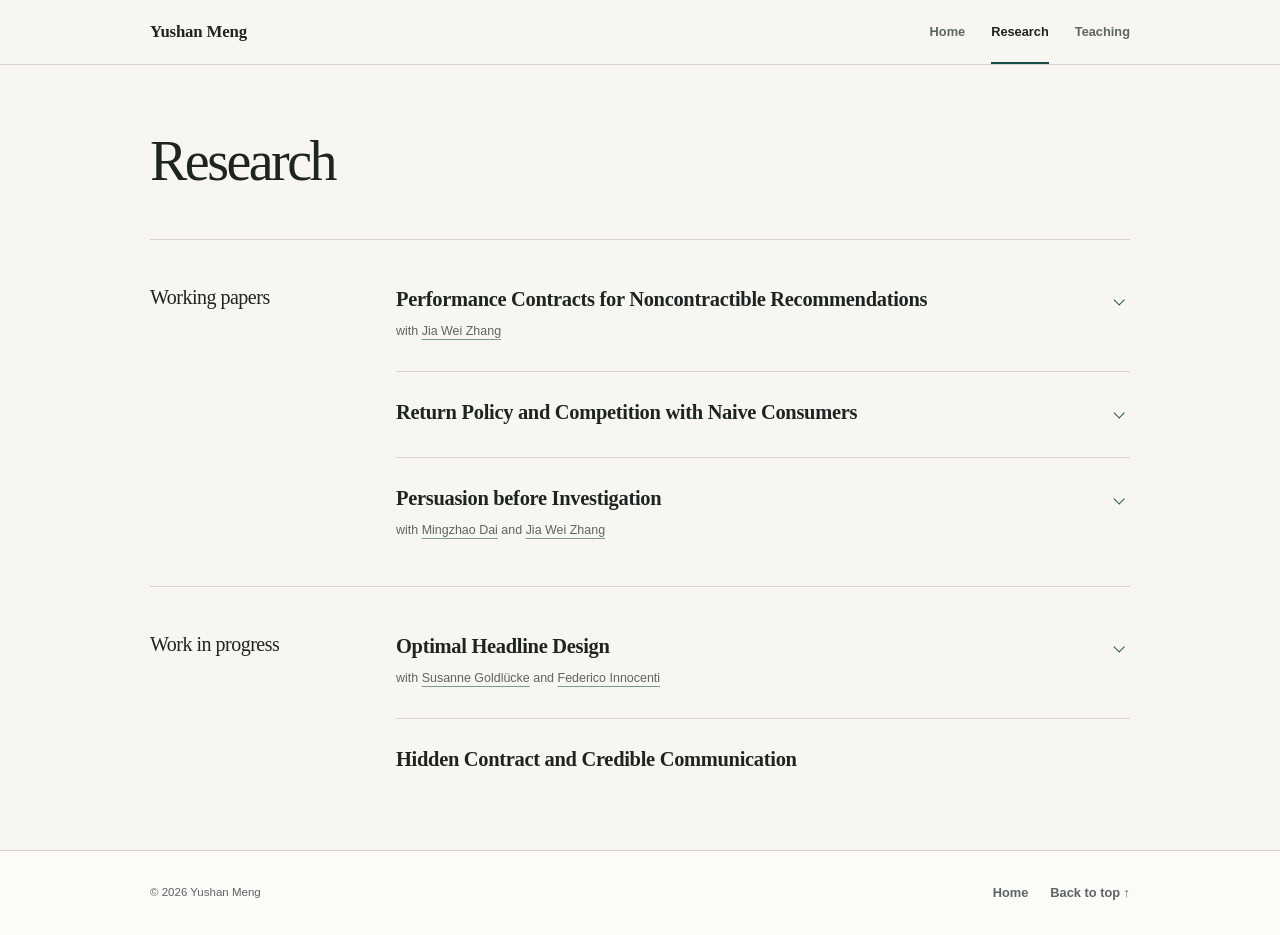
==== commit 1751f327: "Move Persuasion before Investigation to working papers" ====
--- a/research.html
+++ b/research.html
@@ -116,6 +116,34 @@
               </p>
             </div>
           </article>
+
+          <article class="research-item">
+            <div class="paper-heading-row paper-heading-row--toggle">
+              <h3>Persuasion before Investigation</h3>
+              <button
+                class="research-toggle"
+                type="button"
+                aria-expanded="false"
+                aria-controls="persuade-before-evidence-details"
+                aria-label="Show details for Persuasion before Investigation"
+                hidden
+              ></button>
+            </div>
+            <p class="paper-meta">
+              with <a href="https://mdai-econ.com/" rel="external noopener">Mingzhao Dai</a>
+              and <a href="https://jiaweizhang1.com/" rel="external noopener">Jia Wei Zhang</a>
+            </p>
+            <div id="persuade-before-evidence-details" class="paper-details">
+              <p class="paper-summary">
+                We study how media power affects costly evidence acquisition in a
+                disclosure game with competing senders. Public persuasion changes both
+                receiver beliefs and incentives to produce hard evidence. Asymmetric
+                media access lets an advantaged sender avoid acquisition, while symmetric
+                access can reveal information at low costs but suppress evidence
+                production when costs are high.
+              </p>
+            </div>
+          </article>
         </div>
       </section>
 
@@ -143,34 +171,6 @@
           <h2 id="work-in-progress-heading">Work in progress</h2>
         </div>
         <div class="research-list">
-          <article class="research-item">
-            <div class="paper-heading-row paper-heading-row--toggle">
-              <h3>Persuasion before Investigation</h3>
-              <button
-                class="research-toggle"
-                type="button"
-                aria-expanded="false"
-                aria-controls="persuade-before-evidence-details"
-                aria-label="Show details for Persuasion before Investigation"
-                hidden
-              ></button>
-            </div>
-            <p class="paper-meta">
-              with <a href="https://mdai-econ.com/" rel="external noopener">Mingzhao Dai</a>
-              and <a href="https://jiaweizhang1.com/" rel="external noopener">Jia Wei Zhang</a>
-            </p>
-            <div id="persuade-before-evidence-details" class="paper-details">
-              <p class="paper-summary">
-                We study how media power affects costly evidence acquisition in a
-                disclosure game with competing senders. Public persuasion changes both
-                receiver beliefs and incentives to produce hard evidence. Asymmetric
-                media access lets an advantaged sender avoid acquisition, while symmetric
-                access can reveal information at low costs but suppress evidence
-                production when costs are high.
-              </p>
-            </div>
-          </article>
-
           <article class="research-item">
             <div class="paper-heading-row paper-heading-row--toggle">
               <h3>Optimal Headline Design</h3>
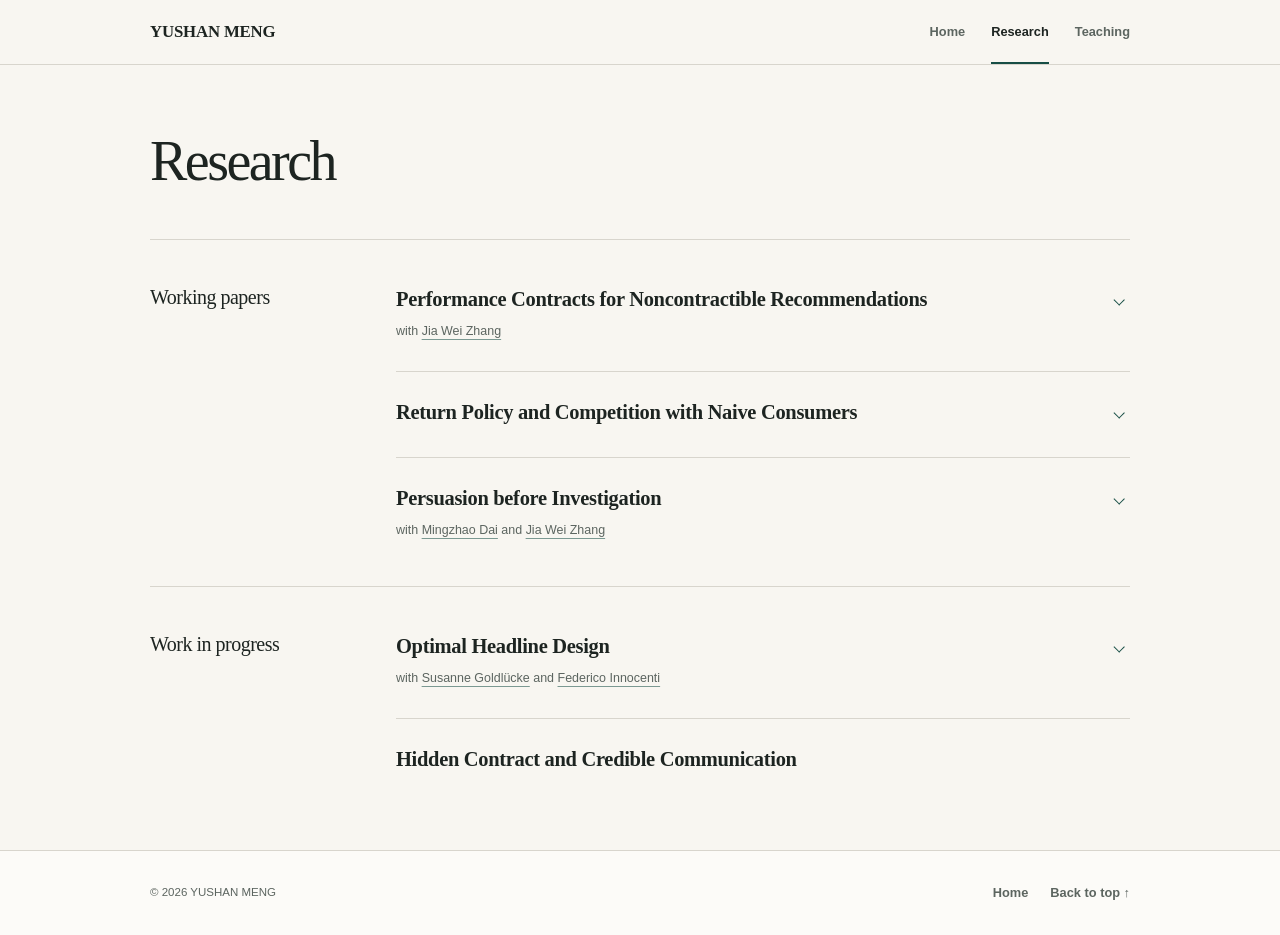
==== commit 8492d003: "Display YUSHAN MENG in uppercase across the website" ====
--- a/research.html
+++ b/research.html
@@ -5,11 +5,11 @@
     <meta name="viewport" content="width=device-width, initial-scale=1" />
     <meta
       name="description"
-      content="Working papers and research projects by Yushan Meng."
+      content="Working papers and research projects by YUSHAN MENG."
     />
     <meta name="theme-color" content="#f8f6f1" />
     <link rel="canonical" href="https://yushanmeng.github.io/research.html" />
-    <title>Research | Yushan Meng</title>
+    <title>Research | YUSHAN MENG</title>
     <link rel="icon" href="assets/favicon.svg" type="image/svg+xml" />
     <link rel="stylesheet" href="styles.css?v=20261026-3" />
   </head>
@@ -18,8 +18,8 @@
 
     <header class="site-header">
       <div class="shell header-inner">
-        <a class="wordmark" href="index.html" aria-label="Yushan Meng, home">
-          Yushan Meng
+        <a class="wordmark" href="index.html" aria-label="YUSHAN MENG, home">
+          YUSHAN MENG
         </a>
 
         <nav class="site-nav" aria-label="Primary navigation">
@@ -220,7 +220,7 @@
 
     <footer class="site-footer">
       <div class="shell footer-inner">
-        <p>© <span id="year">2026</span> Yushan Meng</p>
+        <p>© <span id="year">2026</span> YUSHAN MENG</p>
         <div class="footer-links">
           <a href="index.html">Home</a>
           <a href="#main-content">Back to top ↑</a>
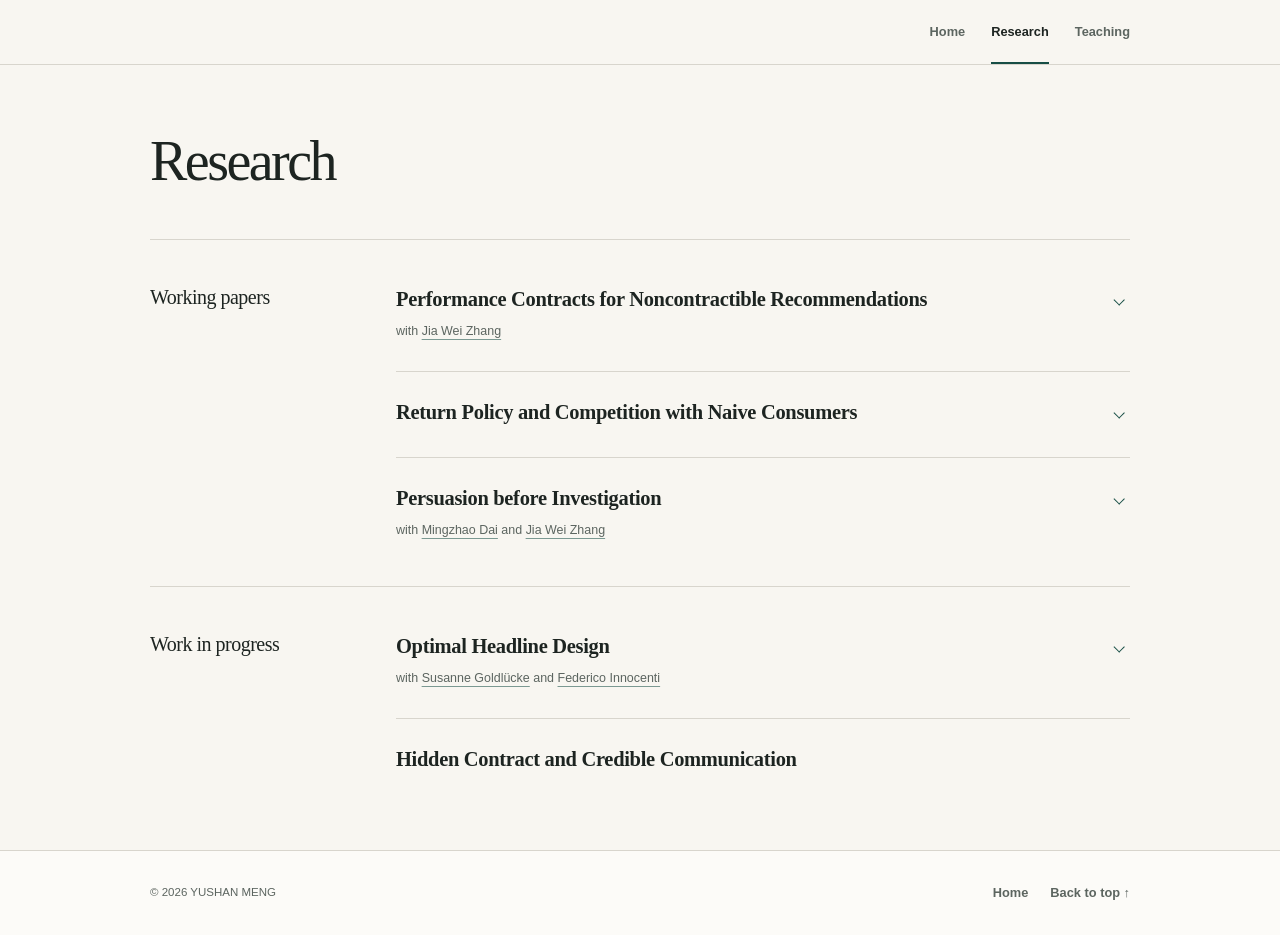
==== commit ae8faa48: "Remove name from website page headers" ====
--- a/research.html
+++ b/research.html
@@ -11,17 +11,13 @@
     <link rel="canonical" href="https://yushanmeng.github.io/research.html" />
     <title>Research | YUSHAN MENG</title>
     <link rel="icon" href="assets/favicon.svg" type="image/svg+xml" />
-    <link rel="stylesheet" href="styles.css?v=20261026-3" />
+    <link rel="stylesheet" href="styles.css?v=20261111-1" />
   </head>
   <body>
     <a class="skip-link" href="#main-content">Skip to content</a>
 
     <header class="site-header">
       <div class="shell header-inner">
-        <a class="wordmark" href="index.html" aria-label="YUSHAN MENG, home">
-          YUSHAN MENG
-        </a>
-
         <nav class="site-nav" aria-label="Primary navigation">
           <a href="index.html">Home</a>
           <a class="active" href="research.html" aria-current="page">Research</a>
--- a/styles.css
+++ b/styles.css
@@ -81,6 +81,7 @@
 
 .header-inner {
   min-height: 64px;
+  justify-content: flex-end;
 }
 
 .wordmark {
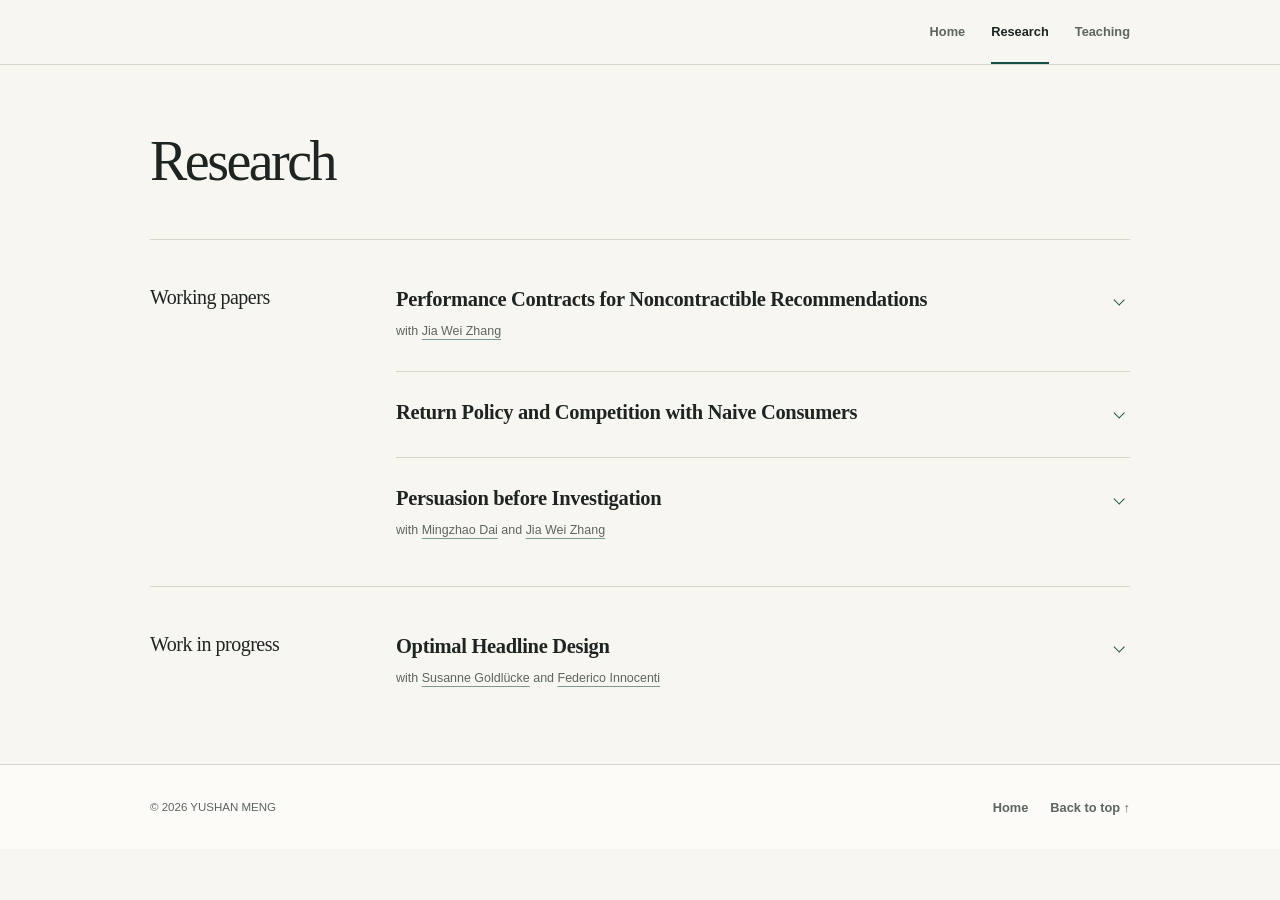
==== commit fb3601b2: "Remove Hidden Contract project from work in progress" ====
--- a/research.html
+++ b/research.html
@@ -204,12 +204,6 @@
               </p>
             </div>
           </article>
-
-          <article class="research-item">
-            <div class="paper-heading-row">
-              <h3>Hidden Contract and Credible Communication</h3>
-            </div>
-          </article>
         </div>
       </section>
     </main>
